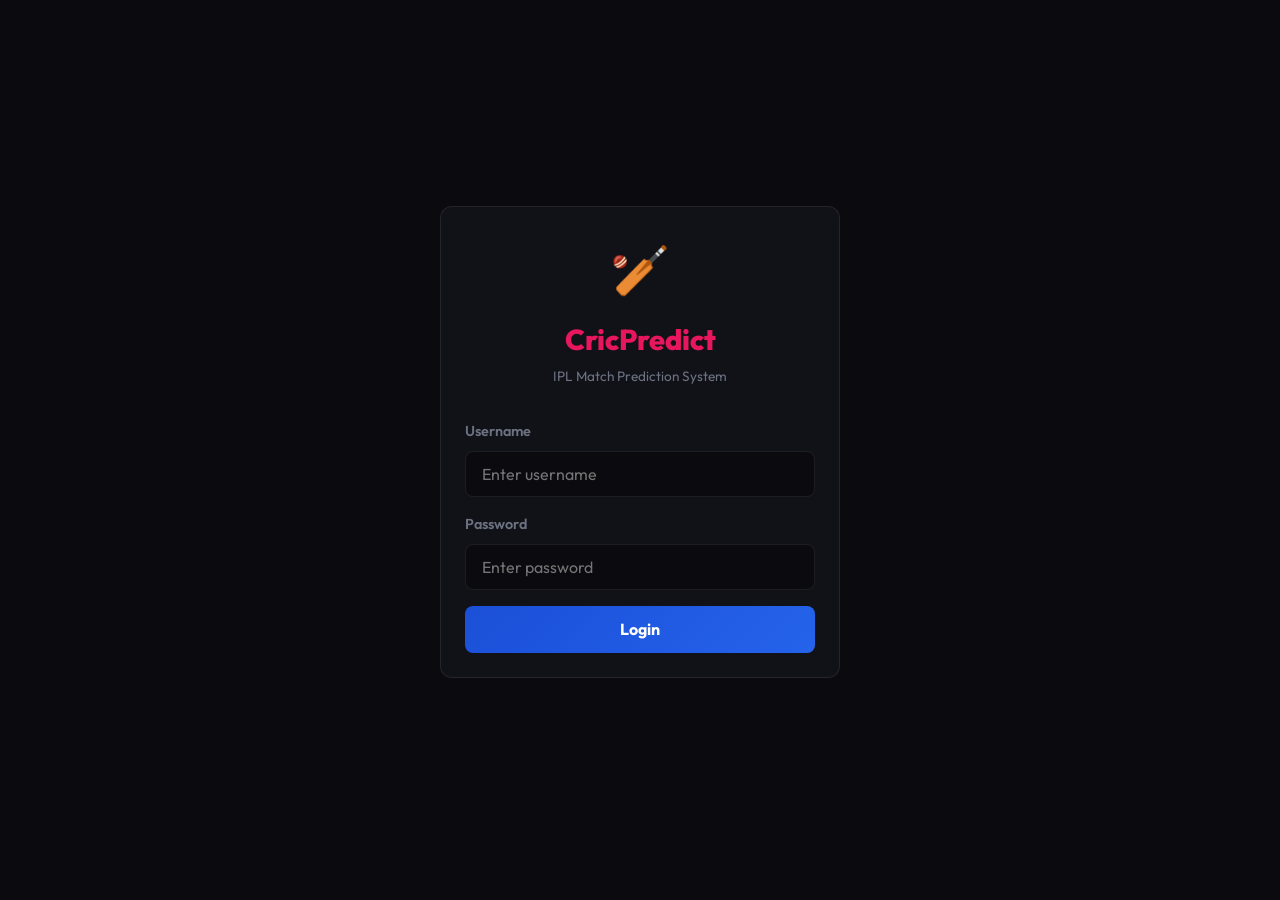
==== static/index.html @ c2983e28 "initial commit" ====
<!DOCTYPE html>
<html lang="en">
<head>
    <meta charset="UTF-8">
    <meta name="viewport" content="width=device-width, initial-scale=1.0, maximum-scale=5.0">
    <meta name="theme-color" content="#0A0A0F">
    <title>Login - CricPredict</title>
    <link rel="stylesheet" href="/static/css/style.css">
    <style>
        .login-wrapper {
            display: flex;
            align-items: center;
            justify-content: center;
            min-height: 100vh;
            padding: 1rem;
        }
        .login-card {
            width: 100%;
            max-width: 400px;
        }
        .login-logo {
            text-align: center;
            margin-bottom: 2rem;
        }
        .login-logo .icon {
            font-size: 3rem;
            margin-bottom: 0.5rem;
        }
        .login-logo .title {
            font-weight: 800;
            font-size: 1.8rem;
            color: var(--pbks);
        }
        .login-logo .sub {
            color: var(--text-muted);
            font-size: 0.85rem;
            margin-top: 0.25rem;
        }
    </style>
</head>
<body>
    <div class="login-wrapper">
        <div class="card login-card">
            <div class="login-logo">
                <div class="icon">🏏</div>
                <div class="title">CricPredict</div>
                <div class="sub">IPL Match Prediction System</div>
            </div>
            
            <form id="login-form">
                <div class="form-group">
                    <label>Username</label>
                    <input type="text" id="username" class="form-control" placeholder="Enter username" required autocomplete="username">
                </div>
                <div class="form-group">
                    <label>Password</label>
                    <input type="password" id="password" class="form-control" placeholder="Enter password" required autocomplete="current-password">
                </div>
                <div id="error-msg" class="text-danger hidden" style="margin-bottom: 0.75rem; text-align: center; font-size: 0.9rem;"></div>
                <button type="submit" class="btn-primary">Login</button>
            </form>
        </div>
    </div>

    <script src="/static/js/auth.js"></script>
    <script>
        if (getCurrentUser()) {
            window.location.href = '/static/dashboard.html';
        }

        document.getElementById('login-form').addEventListener('submit', async (e) => {
            e.preventDefault();
            const u = document.getElementById('username').value;
            const p = document.getElementById('password').value;
            const err = document.getElementById('error-msg');
            
            err.classList.add('hidden');
            
            const formData = new URLSearchParams();
            formData.append('username', u);
            formData.append('password', p);
            
            try {
                const res = await fetch('/api/login', {
                    method: 'POST',
                    headers: { 'Content-Type': 'application/x-www-form-urlencoded' },
                    body: formData
                });
                
                if (res.ok) {
                    const data = await res.json();
                    setToken(data.access_token);
                    const user = getCurrentUser();
                    if(user.role === 'admin') window.location.href = '/static/upload.html';
                    else window.location.href = '/static/dashboard.html';
                } else {
                    const data = await res.json();
                    err.innerText = data.detail || 'Login failed';
                    err.classList.remove('hidden');
                }
            } catch (error) {
                err.innerText = 'Network error — check your connection';
                err.classList.remove('hidden');
            }
        });
    </script>
</body>
</html>
---- static/css/style.css ----
/* ===== MOBILE-FIRST RESPONSIVE CSS ===== */
@import url('https://fonts.googleapis.com/css2?family=Outfit:wght@400;600;700;800&display=swap');

/* ===== DESIGN TOKENS ===== */
:root {
  --bg-base: #0A0A0F;
  --bg-card: #111118;
  --bg-glass: rgba(255, 255, 255, 0.04);
  --border: rgba(255, 255, 255, 0.08);
  --border-hover: rgba(255, 255, 255, 0.15);
  --text-primary: #F0F0F5;
  --text-muted: #6B7280;
  --pbks: #E8175D;
  --gt: #1B4FD8;
  --success: #10B981;
  --danger: #EF4444;
  --warning: #F59E0B;
  --radius: 12px;
  --radius-sm: 8px;
  --transition: all 0.25s cubic-bezier(0.4, 0, 0.2, 1);
}

/* ===== RESET ===== */
*, *::before, *::after {
  box-sizing: border-box;
  margin: 0;
  padding: 0;
}

html {
  font-size: 16px;
  -webkit-text-size-adjust: 100%;
  -webkit-tap-highlight-color: transparent;
  scroll-behavior: smooth;
}

body {
  font-family: 'Outfit', sans-serif;
  background-color: var(--bg-base);
  color: var(--text-primary);
  line-height: 1.6;
  min-height: 100vh;
  overflow-x: hidden;
  -webkit-font-smoothing: antialiased;
}

/* ===== NAVBAR — MOBILE FIRST ===== */
.navbar {
  display: flex;
  flex-wrap: wrap;
  justify-content: space-between;
  align-items: center;
  padding: 0.75rem 1rem;
  background: var(--bg-card);
  border-bottom: 1px solid var(--border);
  position: sticky;
  top: 0;
  z-index: 100;
  backdrop-filter: blur(12px);
  gap: 0.5rem;
}

.navbar .brand {
  font-weight: 800;
  font-size: 1.25rem;
  color: var(--pbks);
  letter-spacing: -0.5px;
}

.nav-links {
  display: flex;
  gap: 0.75rem;
  order: 3;
  width: 100%;
  justify-content: center;
  border-top: 1px solid var(--border);
  padding-top: 0.5rem;
  margin-top: 0.25rem;
}

.nav-links a {
  text-decoration: none;
  color: var(--text-muted);
  font-weight: 600;
  font-size: 0.85rem;
  transition: var(--transition);
  padding: 0.25rem 0.5rem;
  border-radius: var(--radius-sm);
}

.nav-links a:hover, .nav-links a.active {
  color: var(--text-primary);
  background: var(--bg-glass);
}

.user-controls {
  display: flex;
  gap: 0.5rem;
  align-items: center;
}

.btn-logout {
  background: transparent;
  border: 1px solid var(--border);
  color: var(--text-primary);
  padding: 0.4rem 0.75rem;
  border-radius: var(--radius-sm);
  cursor: pointer;
  font-family: 'Outfit', sans-serif;
  font-size: 0.8rem;
  font-weight: 600;
  transition: var(--transition);
  white-space: nowrap;
}

.btn-logout:hover {
  background: var(--bg-glass);
  border-color: var(--border-hover);
}

/* ===== CARDS ===== */
.card {
  background: var(--bg-card);
  border: 1px solid var(--border);
  border-radius: var(--radius);
  padding: 1.25rem;
  margin-bottom: 1rem;
  transition: var(--transition);
}

.card:hover {
  border-color: var(--border-hover);
}

.glass-card {
  background: var(--bg-glass);
  backdrop-filter: blur(12px);
  border: 1px solid var(--border);
  border-radius: var(--radius);
  padding: 1.25rem;
  transition: var(--transition);
}

.glass-card:hover {
  border-color: var(--border-hover);
  transform: translateY(-2px);
}

/* ===== CONTAINERS — MOBILE FIRST ===== */
.container {
  width: 100%;
  padding: 1rem;
  margin: 0 auto;
}

/* ===== UTILITY CLASSES ===== */
.hidden { display: none !important; }
.text-pbks { color: var(--pbks); }
.text-gt { color: var(--gt); }
.text-success { color: var(--success); }
.text-danger { color: var(--danger); }
.text-warning { color: var(--warning); }
.text-muted { color: var(--text-muted); }
.font-sm { font-size: 0.8rem; }
.font-bold { font-weight: 700; }
.mt-1 { margin-top: 0.25rem; }
.mb-1 { margin-bottom: 0.5rem; }
.text-center { text-align: center; }

/* ===== FORMS ===== */
.form-group {
  margin-bottom: 1rem;
}

.form-group label {
  display: block;
  margin-bottom: 0.5rem;
  color: var(--text-muted);
  font-size: 0.9rem;
  font-weight: 600;
}

.form-control {
  width: 100%;
  padding: 0.75rem 1rem;
  background: var(--bg-base);
  border: 1px solid var(--border);
  color: var(--text-primary);
  border-radius: var(--radius-sm);
  font-family: 'Outfit', sans-serif;
  font-size: 1rem;
  transition: var(--transition);
  -webkit-appearance: none;
}

.form-control:focus {
  outline: none;
  border-color: var(--gt);
  box-shadow: 0 0 0 3px rgba(27, 79, 216, 0.15);
}

.btn-primary {
  width: 100%;
  padding: 0.85rem 1.5rem;
  background: linear-gradient(135deg, var(--gt), #2563EB);
  border: none;
  color: white;
  font-weight: 700;
  font-size: 1rem;
  border-radius: var(--radius-sm);
  cursor: pointer;
  transition: var(--transition);
  font-family: 'Outfit', sans-serif;
  -webkit-appearance: none;
}

.btn-primary:hover {
  opacity: 0.9;
  transform: translateY(-1px);
}

.btn-primary:active {
  transform: translateY(0);
}

/* ===== DASHBOARD HERO — MOBILE FIRST (STACKED) ===== */
.match-hero {
  display: flex;
  flex-direction: column;
  align-items: center;
  gap: 1rem;
  padding: 1.25rem;
  background: linear-gradient(135deg, rgba(232, 23, 93, 0.08) 0%, rgba(27, 79, 216, 0.08) 100%);
  text-align: center;
}

.match-hero .hero-team {
  width: 100%;
}

.match-hero .hero-center {
  order: -1;
  width: 100%;
}

/* ===== PREDICTION CARD ===== */
.pred-winner {
  font-size: 1.8rem;
  font-weight: 800;
  margin: 0.75rem 0;
  line-height: 1.2;
}

/* ===== PROBABILITY BAR ===== */
.prob-bar-container {
  width: 100%;
  height: 10px;
  background: var(--bg-base);
  border-radius: 5px;
  margin: 0.75rem 0;
  overflow: hidden;
  display: flex;
}

.prob-bar-a {
  background: linear-gradient(90deg, var(--pbks), #FF4081);
  transition: width 1.2s cubic-bezier(0.4, 0, 0.2, 1);
}

.prob-bar-b {
  background: linear-gradient(90deg, #2563EB, var(--gt));
  transition: width 1.2s cubic-bezier(0.4, 0, 0.2, 1);
}

/* ===== GRIDS — MOBILE FIRST (1 COL) ===== */
.grid-6 {
  display: grid;
  grid-template-columns: 1fr;
  gap: 0.75rem;
}

.grid-2 {
  display: grid;
  grid-template-columns: 1fr;
  gap: 1rem;
}

/* ===== SCORECARD ===== */
.sc-row {
  display: grid;
  grid-template-columns: 2fr 1fr 1fr 1fr;
  gap: 0.5rem;
  align-items: center;
  padding: 0.6rem 0;
  border-bottom: 1px solid var(--border);
  font-size: 0.8rem;
}

/* ===== BADGES ===== */
.badge {
  display: inline-block;
  font-size: 0.7rem;
  padding: 0.15rem 0.4rem;
  border-radius: 4px;
  background: var(--bg-card);
  border: 1px solid var(--border);
  white-space: nowrap;
  font-weight: 600;
}

.badge.bg-pbks { background: var(--pbks); color: white; border-color: var(--pbks); }
.badge.bg-gt { background: var(--gt); color: white; border-color: var(--gt); }
.badge.bg-amber { background: var(--warning); color: black; border-color: var(--warning); }

/* ===== PLAYER ROW ===== */
.player-row {
  display: flex;
  justify-content: space-between;
  align-items: center;
  padding: 0.5rem 0;
  border-bottom: 1px solid var(--border);
  gap: 0.5rem;
  font-size: 0.9rem;
}

.player-row:last-child {
  border-bottom: none;
}

/* ===== REASON CARDS ===== */
.reason-card {
  margin-bottom: 0.75rem;
  border-left: 4px solid var(--gt);
  padding: 0.75rem 0.75rem 0.75rem 1rem;
  background: var(--bg-glass);
  border-radius: 0 var(--radius-sm) var(--radius-sm) 0;
}

/* ===== TABLE — MOBILE FIRST ===== */
table {
  width: 100%;
  border-collapse: collapse;
}

th, td {
  padding: 0.6rem 0.5rem;
  text-align: left;
  border-bottom: 1px solid var(--border);
  font-size: 0.8rem;
  white-space: nowrap;
}

th {
  color: var(--text-muted);
  font-weight: 600;
  font-size: 0.7rem;
  text-transform: uppercase;
  letter-spacing: 0.5px;
}

/* ===== HISTORY ACCURACY HERO — MOBILE STACKED ===== */
.accuracy-hero {
  display: flex;
  flex-direction: column;
  gap: 1.5rem;
  align-items: center;
  text-align: center;
}

/* ===== RESULT MODAL ===== */
.result-modal {
  position: fixed;
  top: 0; left: 0; width: 100%; height: 100%;
  background: rgba(0,0,0,0.85);
  display: flex;
  align-items: center;
  justify-content: center;
  z-index: 1000;
  padding: 1rem;
}

.result-modal .card {
  width: 100%;
  max-width: 400px;
}

/* ===== ADMIN GRID — MOBILE STACKED ===== */
.admin-grid {
  display: grid;
  grid-template-columns: 1fr;
  gap: 1rem;
}

/* ===== SCROLLABLE TABLE WRAPPER ===== */
.table-scroll {
  overflow-x: auto;
  -webkit-overflow-scrolling: touch;
  margin: 0 -1.25rem;
  padding: 0 1.25rem;
}

/* ===== LOADING SPINNER ===== */
@keyframes pulse {
  0%, 100% { opacity: 0.4; }
  50% { opacity: 1; }
}

.loading-text {
  animation: pulse 1.5s ease-in-out infinite;
}

/* ===== TOSS BANNER ===== */
.toss-banner {
  border-color: var(--warning) !important;
  text-align: center;
  font-weight: 600;
  font-size: 0.85rem;
  padding: 0.75rem;
}

/* =============================================
   TABLET BREAKPOINT — 640px+
   ============================================= */
@media (min-width: 640px) {
  .container {
    padding: 1.5rem;
  }

  .navbar {
    padding: 0.75rem 1.5rem;
  }

  .nav-links {
    gap: 1rem;
  }

  .nav-links a {
    font-size: 0.9rem;
  }

  .grid-6 {
    grid-template-columns: repeat(2, 1fr);
  }

  .grid-2 {
    grid-template-columns: 1fr 1fr;
    gap: 1.5rem;
  }

  .pred-winner {
    font-size: 2.2rem;
  }

  .card {
    padding: 1.5rem;
  }

  .sc-row {
    font-size: 0.9rem;
    gap: 0.75rem;
  }

  th, td {
    padding: 0.75rem 0.6rem;
    font-size: 0.85rem;
  }

  .accuracy-hero {
    flex-direction: row;
    justify-content: space-between;
    text-align: left;
  }

  .admin-grid {
    grid-template-columns: 2fr 1fr;
  }

  .match-hero {
    flex-direction: row;
    justify-content: space-between;
    text-align: left;
    padding: 1.5rem;
  }

  .match-hero .hero-center {
    order: 0;
    text-align: center;
  }

  .match-hero .hero-team:last-child {
    text-align: right;
  }
}

/* =============================================
   DESKTOP BREAKPOINT — 1024px+
   ============================================= */
@media (min-width: 1024px) {
  .container {
    max-width: 1200px;
    padding: 2rem;
  }

  .navbar {
    flex-wrap: nowrap;
    padding: 0.75rem 2rem;
  }

  .nav-links {
    order: 0;
    width: auto;
    border-top: none;
    padding-top: 0;
    margin-top: 0;
    gap: 1.5rem;
  }

  .nav-links a {
    font-size: 0.95rem;
  }

  .navbar .brand {
    font-size: 1.5rem;
  }

  .grid-6 {
    grid-template-columns: repeat(3, 1fr);
    gap: 1rem;
  }

  .pred-winner {
    font-size: 2.8rem;
  }

  .sc-row {
    grid-template-columns: 3fr 1fr 1fr 1fr;
    font-size: 1rem;
    gap: 1rem;
  }

  th, td {
    padding: 1rem;
    font-size: 0.9rem;
  }

  .match-hero {
    padding: 2rem;
  }

  .match-hero h2 {
    font-size: 2.5rem !important;
  }
}

/* =============================================
   LARGE DESKTOP — 1440px+
   ============================================= */
@media (min-width: 1440px) {
  .container {
    max-width: 1400px;
  }

  .grid-6 {
    grid-template-columns: repeat(3, 1fr);
  }
}
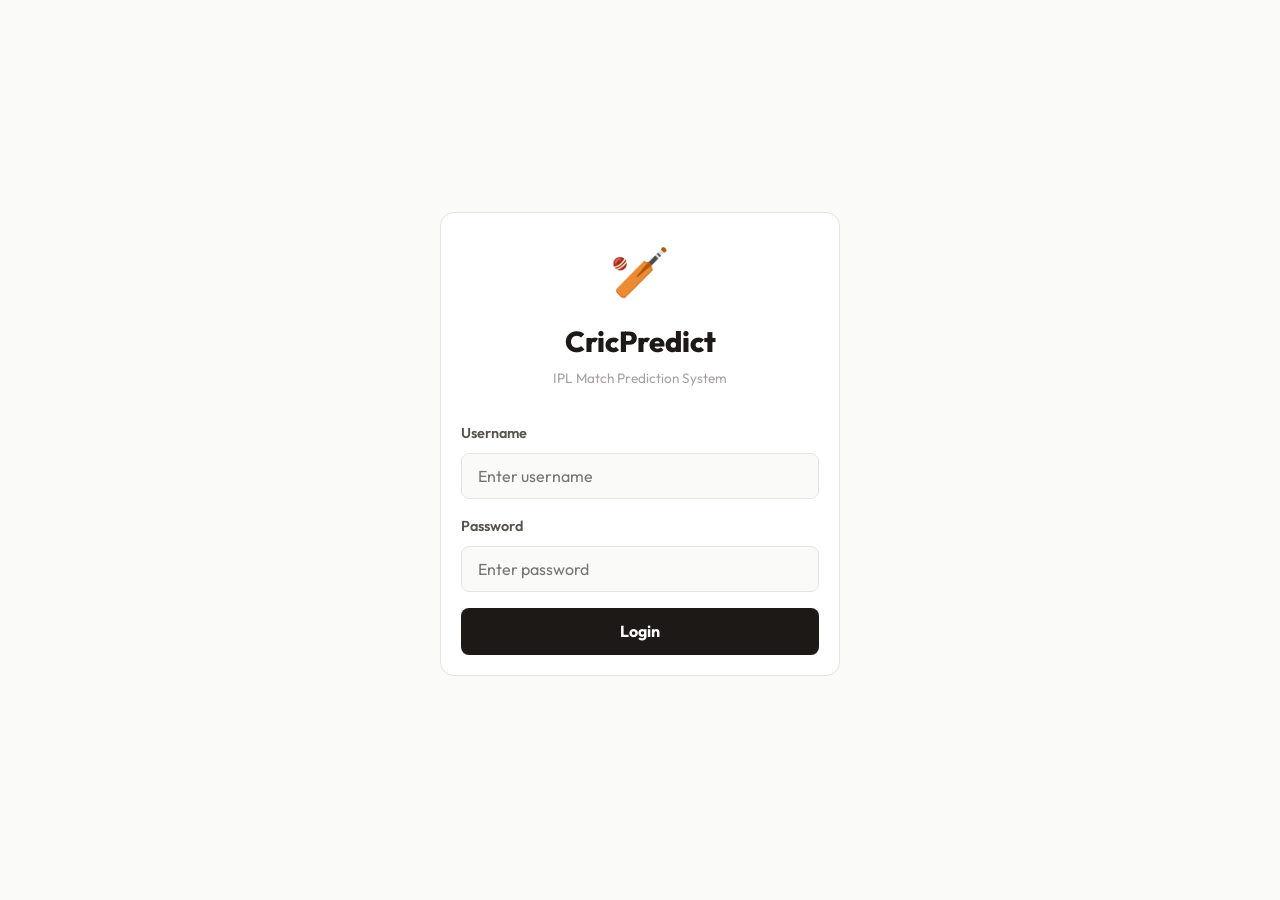
==== commit 9b4a0c34: "feat: complete UI redesign with premium light theme, mobile-first responsive dashboard, and upsert l" ====
--- a/static/index.html
+++ b/static/index.html
@@ -3,40 +3,10 @@
 <head>
     <meta charset="UTF-8">
     <meta name="viewport" content="width=device-width, initial-scale=1.0, maximum-scale=5.0">
-    <meta name="theme-color" content="#0A0A0F">
+    <meta name="theme-color" content="#FAFAF9">
+    <meta name="description" content="CricPredict — IPL Match Prediction System with 60-parameter analysis">
     <title>Login - CricPredict</title>
     <link rel="stylesheet" href="/static/css/style.css">
-    <style>
-        .login-wrapper {
-            display: flex;
-            align-items: center;
-            justify-content: center;
-            min-height: 100vh;
-            padding: 1rem;
-        }
-        .login-card {
-            width: 100%;
-            max-width: 400px;
-        }
-        .login-logo {
-            text-align: center;
-            margin-bottom: 2rem;
-        }
-        .login-logo .icon {
-            font-size: 3rem;
-            margin-bottom: 0.5rem;
-        }
-        .login-logo .title {
-            font-weight: 800;
-            font-size: 1.8rem;
-            color: var(--pbks);
-        }
-        .login-logo .sub {
-            color: var(--text-muted);
-            font-size: 0.85rem;
-            margin-top: 0.25rem;
-        }
-    </style>
 </head>
 <body>
     <div class="login-wrapper">
--- a/static/css/style.css
+++ b/static/css/style.css
@@ -1,22 +1,49 @@
-/* ===== MOBILE-FIRST RESPONSIVE CSS ===== */
-@import url('https://fonts.googleapis.com/css2?family=Outfit:wght@400;600;700;800&display=swap');
+/* ===== CRICPREDICT — PREMIUM LIGHT THEME ===== */
+/* Mobile-first responsive design */
+@import url('https://fonts.googleapis.com/css2?family=Outfit:wght@400;500;600;700;800&display=swap');
 
 /* ===== DESIGN TOKENS ===== */
 :root {
-  --bg-base: #0A0A0F;
-  --bg-card: #111118;
-  --bg-glass: rgba(255, 255, 255, 0.04);
-  --border: rgba(255, 255, 255, 0.08);
-  --border-hover: rgba(255, 255, 255, 0.15);
-  --text-primary: #F0F0F5;
-  --text-muted: #6B7280;
-  --pbks: #E8175D;
-  --gt: #1B4FD8;
-  --success: #10B981;
-  --danger: #EF4444;
-  --warning: #F59E0B;
+  /* Backgrounds */
+  --bg-base: #FAFAF9;
+  --bg-card: #FFFFFF;
+  --bg-secondary: #F5F5F4;
+  --bg-glass: rgba(0, 0, 0, 0.02);
+
+  /* Borders */
+  --border: #E7E5E4;
+  --border-hover: #D6D3D1;
+
+  /* Text */
+  --text-primary: #1C1917;
+  --text-secondary: #57534E;
+  --text-muted: #A8A29E;
+  --text-label: #78716C;
+
+  /* Status */
+  --success: #16A34A;
+  --success-bg: #F0FDF4;
+  --success-text: #166534;
+  --danger: #DC2626;
+  --danger-bg: #FEF2F2;
+  --danger-text: #991B1B;
+  --warning: #D97706;
+  --warning-bg: #FFFBEB;
+  --warning-text: #92400E;
+  --info: #2563EB;
+  --info-bg: #EFF6FF;
+  --info-text: #1E40AF;
+
+  /* Team colors — defaults, overridden dynamically */
+  --team-a-color: #E8175D;
+  --team-b-color: #1B4FD8;
+
+  /* Radii */
   --radius: 12px;
   --radius-sm: 8px;
+  --radius-lg: 14px;
+
+  /* Transitions */
   --transition: all 0.25s cubic-bezier(0.4, 0, 0.2, 1);
 }
 
@@ -35,7 +62,7 @@
 }
 
 body {
-  font-family: 'Outfit', sans-serif;
+  font-family: 'Outfit', -apple-system, BlinkMacSystemFont, sans-serif;
   background-color: var(--bg-base);
   color: var(--text-primary);
   line-height: 1.6;
@@ -44,7 +71,7 @@
   -webkit-font-smoothing: antialiased;
 }
 
-/* ===== NAVBAR — MOBILE FIRST ===== */
+/* ===== NAVBAR ===== */
 .navbar {
   display: flex;
   flex-wrap: wrap;
@@ -56,41 +83,42 @@
   position: sticky;
   top: 0;
   z-index: 100;
-  backdrop-filter: blur(12px);
   gap: 0.5rem;
 }
 
 .navbar .brand {
   font-weight: 800;
-  font-size: 1.25rem;
-  color: var(--pbks);
+  font-size: 1.2rem;
+  color: var(--text-primary);
   letter-spacing: -0.5px;
 }
 
 .nav-links {
   display: flex;
-  gap: 0.75rem;
+  gap: 0.5rem;
   order: 3;
   width: 100%;
   justify-content: center;
   border-top: 1px solid var(--border);
   padding-top: 0.5rem;
   margin-top: 0.25rem;
+  flex-wrap: wrap;
 }
 
 .nav-links a {
   text-decoration: none;
   color: var(--text-muted);
   font-weight: 600;
-  font-size: 0.85rem;
+  font-size: 0.82rem;
   transition: var(--transition);
   padding: 0.25rem 0.5rem;
   border-radius: var(--radius-sm);
 }
 
-.nav-links a:hover, .nav-links a.active {
+.nav-links a:hover,
+.nav-links a.active {
   color: var(--text-primary);
-  background: var(--bg-glass);
+  background: var(--bg-secondary);
 }
 
 .user-controls {
@@ -103,66 +131,82 @@
   background: transparent;
   border: 1px solid var(--border);
   color: var(--text-primary);
-  padding: 0.4rem 0.75rem;
+  padding: 0.35rem 0.7rem;
   border-radius: var(--radius-sm);
   cursor: pointer;
   font-family: 'Outfit', sans-serif;
-  font-size: 0.8rem;
+  font-size: 0.78rem;
   font-weight: 600;
   transition: var(--transition);
   white-space: nowrap;
 }
 
 .btn-logout:hover {
-  background: var(--bg-glass);
+  background: var(--bg-secondary);
   border-color: var(--border-hover);
 }
 
-/* ===== CARDS ===== */
-.card {
-  background: var(--bg-card);
-  border: 1px solid var(--border);
-  border-radius: var(--radius);
-  padding: 1.25rem;
-  margin-bottom: 1rem;
-  transition: var(--transition);
-}
-
-.card:hover {
-  border-color: var(--border-hover);
-}
-
-.glass-card {
-  background: var(--bg-glass);
-  backdrop-filter: blur(12px);
-  border: 1px solid var(--border);
-  border-radius: var(--radius);
-  padding: 1.25rem;
-  transition: var(--transition);
-}
-
-.glass-card:hover {
-  border-color: var(--border-hover);
-  transform: translateY(-2px);
-}
-
-/* ===== CONTAINERS — MOBILE FIRST ===== */
+/* ===== CONTAINERS ===== */
 .container {
   width: 100%;
   padding: 1rem;
   margin: 0 auto;
 }
 
+/* ===== CARDS ===== */
+.card {
+  background: var(--bg-card);
+  border: 0.5px solid var(--border);
+  border-radius: var(--radius-lg);
+  padding: 0.85rem 1rem;
+  margin-bottom: 0.75rem;
+  transition: var(--transition);
+}
+
+.card:hover {
+  border-color: var(--border-hover);
+}
+
+.glass-card {
+  background: var(--bg-secondary);
+  border-radius: var(--radius-sm);
+  padding: 0.75rem 1rem;
+  transition: var(--transition);
+}
+
+.glass-card:hover {
+  background: #EFEDEC;
+}
+
+/* ===== SECTION LABELS ===== */
+.section-label {
+  font-size: 11px;
+  font-weight: 500;
+  letter-spacing: 0.07em;
+  color: var(--text-muted);
+  text-transform: uppercase;
+  margin-bottom: 10px;
+  margin-top: 1.25rem;
+}
+
+.section-label:first-child {
+  margin-top: 0;
+}
+
 /* ===== UTILITY CLASSES ===== */
 .hidden { display: none !important; }
-.text-pbks { color: var(--pbks); }
-.text-gt { color: var(--gt); }
+.text-team-a { color: var(--team-a-color); }
+.text-team-b { color: var(--team-b-color); }
 .text-success { color: var(--success); }
 .text-danger { color: var(--danger); }
 .text-warning { color: var(--warning); }
+.text-info { color: var(--info); }
 .text-muted { color: var(--text-muted); }
+.text-secondary { color: var(--text-secondary); }
 .font-sm { font-size: 0.8rem; }
+.font-xs { font-size: 0.7rem; }
 .font-bold { font-weight: 700; }
+.font-medium { font-weight: 500; }
 .mt-1 { margin-top: 0.25rem; }
 .mb-1 { margin-bottom: 0.5rem; }
 .text-center { text-align: center; }
@@ -175,7 +219,7 @@
 .form-group label {
   display: block;
   margin-bottom: 0.5rem;
-  color: var(--text-muted);
+  color: var(--text-secondary);
   font-size: 0.9rem;
   font-weight: 600;
 }
@@ -195,14 +239,14 @@
 
 .form-control:focus {
   outline: none;
-  border-color: var(--gt);
-  box-shadow: 0 0 0 3px rgba(27, 79, 216, 0.15);
+  border-color: var(--info);
+  box-shadow: 0 0 0 3px rgba(37, 99, 235, 0.1);
 }
 
 .btn-primary {
   width: 100%;
   padding: 0.85rem 1.5rem;
-  background: linear-gradient(135deg, var(--gt), #2563EB);
+  background: var(--text-primary);
   border: none;
   color: white;
   font-weight: 700;
@@ -215,7 +259,7 @@
 }
 
 .btn-primary:hover {
-  opacity: 0.9;
+  opacity: 0.85;
   transform: translateY(-1px);
 }
 
@@ -223,56 +267,462 @@
   transform: translateY(0);
 }
 
-/* ===== DASHBOARD HERO — MOBILE FIRST (STACKED) ===== */
-.match-hero {
+/* ===== CORRECTION BANNER ===== */
+.correction-banner {
+  background: var(--info-bg);
+  border: 0.5px solid #93C5FD;
+  border-radius: var(--radius-sm);
+  padding: 0.75rem 1rem;
+  margin-bottom: 0.75rem;
+  font-size: 12px;
+  color: var(--info-text);
+  line-height: 1.6;
+}
+
+/* ===== RESULT BANNER ===== */
+.result-banner {
+  background: #FFF7E6;
+  border: 0.5px solid #F5C26B;
+  border-radius: var(--radius-lg);
+  padding: 1rem;
   display: flex;
   flex-direction: column;
   align-items: center;
-  gap: 1rem;
-  padding: 1.25rem;
-  background: linear-gradient(135deg, rgba(232, 23, 93, 0.08) 0%, rgba(27, 79, 216, 0.08) 100%);
+  gap: 3px;
+  margin-bottom: 0.75rem;
   text-align: center;
 }
 
-.match-hero .hero-team {
+.result-banner .result-tier {
+  font-size: 10px;
+  color: #B45309;
+  font-weight: 500;
+  letter-spacing: 0.04em;
+  text-transform: uppercase;
+  line-height: 1.4;
+}
+
+.result-banner .result-winner {
+  font-size: 20px;
+  font-weight: 600;
+  color: #92400E;
+}
+
+.result-banner .result-sub {
+  font-size: 11.5px;
+  color: #B45309;
+  line-height: 1.4;
+}
+
+/* ===== WIN PROBABILITY GAUGE ===== */
+.gauge-wrap {
+  display: flex;
+  flex-direction: column;
+  align-items: center;
+  padding: 1rem 0 0.5rem;
+}
+
+.team-row {
+  display: flex;
+  justify-content: space-between;
+  align-items: flex-end;
   width: 100%;
-}
-
-.match-hero .hero-center {
-  order: -1;
-  width: 100%;
-}
-
-/* ===== PREDICTION CARD ===== */
-.pred-winner {
-  font-size: 1.8rem;
-  font-weight: 800;
-  margin: 0.75rem 0;
-  line-height: 1.2;
-}
-
-/* ===== PROBABILITY BAR ===== */
-.prob-bar-container {
+  margin-bottom: 8px;
+}
+
+.team-pct {
+  font-size: 24px;
+  font-weight: 600;
+}
+
+.team-name-lbl {
+  font-size: 12px;
+  font-weight: 500;
+}
+
+.bar-track {
   width: 100%;
   height: 10px;
-  background: var(--bg-base);
+  background: var(--bg-secondary);
   border-radius: 5px;
-  margin: 0.75rem 0;
   overflow: hidden;
-  display: flex;
-}
-
-.prob-bar-a {
-  background: linear-gradient(90deg, var(--pbks), #FF4081);
+  position: relative;
+}
+
+.bar-fill-a {
+  position: absolute;
+  left: 0;
+  top: 0;
+  height: 100%;
+  background: var(--team-a-color);
+  border-radius: 5px;
   transition: width 1.2s cubic-bezier(0.4, 0, 0.2, 1);
 }
 
-.prob-bar-b {
-  background: linear-gradient(90deg, #2563EB, var(--gt));
+.bar-fill-b {
+  position: absolute;
+  right: 0;
+  top: 0;
+  height: 100%;
+  background: var(--team-b-color);
+  border-radius: 5px;
   transition: width 1.2s cubic-bezier(0.4, 0, 0.2, 1);
 }
 
-/* ===== GRIDS — MOBILE FIRST (1 COL) ===== */
+.conf-pill {
+  margin-top: 10px;
+  font-size: 12px;
+  padding: 3px 14px;
+  border-radius: 20px;
+  background: var(--warning-bg);
+  color: var(--warning-text);
+  font-weight: 500;
+  text-align: center;
+}
+
+/* ===== METRIC GRID ===== */
+.metric-grid {
+  display: grid;
+  grid-template-columns: 1fr 1fr;
+  gap: 6px;
+  margin-bottom: 0.75rem;
+}
+
+.metric {
+  background: var(--bg-secondary);
+  border-radius: var(--radius-sm);
+  padding: 0.6rem 0.7rem;
+}
+
+.metric-label {
+  font-size: 10px;
+  color: var(--text-muted);
+  margin-bottom: 2px;
+}
+
+.metric-val {
+  font-size: 13px;
+  font-weight: 600;
+  color: var(--text-primary);
+  word-break: break-word;
+}
+
+.metric-sub {
+  font-size: 10px;
+  color: var(--text-secondary);
+  margin-top: 2px;
+  line-height: 1.35;
+}
+
+/* ===== TOSS SCENARIOS GRID ===== */
+.toss-grid {
+  display: grid;
+  grid-template-columns: 1fr;
+  gap: 8px;
+  margin-bottom: 0.75rem;
+}
+
+.toss-card {
+  border: 0.5px solid var(--border);
+  border-radius: var(--radius-sm);
+  padding: 0.75rem 1rem;
+  background: var(--bg-card);
+}
+
+.toss-title {
+  font-size: 11px;
+  font-weight: 600;
+  text-transform: uppercase;
+  letter-spacing: 0.06em;
+  margin-bottom: 4px;
+}
+
+.toss-winner {
+  font-size: 15px;
+  font-weight: 600;
+  margin-bottom: 4px;
+}
+
+.toss-detail {
+  font-size: 12px;
+  color: var(--text-secondary);
+  line-height: 1.5;
+}
+
+/* ===== DIMENSION SCORING TABLE ===== */
+.dim-table-scroll {
+  overflow-x: auto;
+  -webkit-overflow-scrolling: touch;
+  margin: 0 -1.15rem;
+  padding: 0 1.15rem;
+}
+
+.dim-table {
+  width: 100%;
+  min-width: 340px;
+  border-collapse: collapse;
+  font-size: 12px;
+}
+
+.dim-table th {
+  font-size: 10px;
+  color: var(--text-muted);
+  font-weight: 500;
+  padding: 0 4px 8px;
+  text-align: left;
+  white-space: nowrap;
+}
+
+.dim-table th:not(:first-child) {
+  text-align: right;
+}
+
+.dim-table td {
+  padding: 7px 4px;
+  border-top: 0.5px solid var(--border);
+  color: var(--text-primary);
+  white-space: nowrap;
+}
+
+.dim-table td:not(:first-child) {
+  text-align: right;
+}
+
+.dim-table td:first-child {
+  white-space: normal;
+  min-width: 120px;
+}
+
+.dim-note {
+  font-size: 9.5px;
+  color: var(--text-secondary);
+}
+
+.dim-total-row td {
+  font-weight: 600;
+  font-size: 14px;
+  padding-top: 10px;
+  border-top: 1.5px solid var(--border);
+}
+
+/* Mini progress bars — hidden on very small screens */
+.mini-bar-wrap {
+  width: 50px;
+  background: var(--bg-secondary);
+  border-radius: 3px;
+  height: 5px;
+  overflow: hidden;
+  display: none;
+  vertical-align: middle;
+  margin-left: 4px;
+}
+
+@media (min-width: 480px) {
+  .mini-bar-wrap {
+    display: inline-block;
+  }
+}
+
+.mini-bar-fill {
+  height: 100%;
+  border-radius: 3px;
+  display: block;
+}
+
+/* ===== FACTOR ROWS (Reasons / Path to Victory) ===== */
+.factors {
+  display: flex;
+  flex-direction: column;
+  gap: 8px;
+}
+
+.factor-row {
+  display: flex;
+  gap: 10px;
+  align-items: flex-start;
+}
+
+.factor-icon {
+  width: 22px;
+  height: 22px;
+  border-radius: 50%;
+  display: flex;
+  align-items: center;
+  justify-content: center;
+  font-size: 11px;
+  font-weight: 600;
+  flex-shrink: 0;
+  margin-top: 2px;
+}
+
+.icon-pos {
+  background: var(--success-bg);
+  color: var(--success-text);
+}
+
+.icon-neg {
+  background: var(--danger-bg);
+  color: var(--danger-text);
+}
+
+.icon-warn {
+  background: var(--warning-bg);
+  color: var(--warning-text);
+}
+
+.factor-text {
+  font-size: 13px;
+  color: var(--text-primary);
+  line-height: 1.55;
+}
+
+.factor-text b,
+.factor-text strong {
+  font-weight: 600;
+}
+
+/* ===== KEY MATCHUPS ===== */
+.matchup-row {
+  display: flex;
+  justify-content: space-between;
+  align-items: center;
+  padding: 7px 0;
+  border-top: 0.5px solid var(--border);
+  font-size: 13px;
+  gap: 8px;
+}
+
+.matchup-row:first-child {
+  border-top: none;
+}
+
+.matchup-title {
+  font-size: 13px;
+  font-weight: 500;
+}
+
+.matchup-detail {
+  font-size: 12px;
+  color: var(--text-secondary);
+}
+
+.edge-badge {
+  font-size: 11px;
+  padding: 2px 8px;
+  border-radius: 4px;
+  font-weight: 500;
+  flex-shrink: 0;
+  white-space: nowrap;
+}
+
+/* ===== WINNER BADGES ===== */
+.winner-badge {
+  font-size: 10.5px;
+  padding: 2px 6px;
+  border-radius: 4px;
+  font-weight: 500;
+  white-space: normal;
+  display: inline-block;
+  line-height: 1.2;
+}
+
+.badge-team-a {
+  background: color-mix(in srgb, var(--team-a-color) 12%, white);
+  color: var(--team-a-color);
+}
+
+.badge-team-b {
+  background: color-mix(in srgb, var(--team-b-color) 12%, white);
+  color: var(--team-b-color);
+}
+
+.badge-tie {
+  background: var(--bg-secondary);
+  color: var(--text-secondary);
+}
+
+/* ===== RISK REGISTER ===== */
+.risk-row {
+  display: flex;
+  gap: 10px;
+  align-items: flex-start;
+  padding: 7px 0;
+  border-top: 0.5px solid var(--border);
+}
+
+.risk-row:first-child {
+  border-top: none;
+}
+
+.risk-label {
+  font-size: 11px;
+  padding: 2px 8px;
+  border-radius: 4px;
+  font-weight: 500;
+  flex-shrink: 0;
+  margin-top: 2px;
+  text-transform: capitalize;
+}
+
+.risk-high {
+  background: var(--danger-bg);
+  color: var(--danger-text);
+}
+
+.risk-med {
+  background: var(--warning-bg);
+  color: var(--warning-text);
+}
+
+.risk-low {
+  background: var(--success-bg);
+  color: var(--success-text);
+}
+
+.risk-text {
+  font-size: 13px;
+  color: var(--text-secondary);
+  line-height: 1.5;
+}
+
+.risk-text strong {
+  color: var(--text-primary);
+  font-weight: 600;
+}
+
+/* ===== GENERAL BADGES ===== */
+.badge {
+  display: inline-block;
+  font-size: 0.7rem;
+  padding: 0.15rem 0.4rem;
+  border-radius: 4px;
+  background: var(--bg-secondary);
+  border: 1px solid var(--border);
+  white-space: nowrap;
+  font-weight: 600;
+}
+
+.badge.bg-team-a { background: var(--team-a-color); color: white; border-color: var(--team-a-color); }
+.badge.bg-team-b { background: var(--team-b-color); color: white; border-color: var(--team-b-color); }
+.badge.bg-amber { background: var(--warning); color: white; border-color: var(--warning); }
+.badge.bg-success { background: var(--success); color: white; border-color: var(--success); }
+
+/* ===== PLAYER ROW ===== */
+.player-row {
+  display: flex;
+  justify-content: space-between;
+  align-items: center;
+  padding: 0.45rem 0;
+  border-bottom: 0.5px solid var(--border);
+  gap: 0.5rem;
+  font-size: 0.88rem;
+}
+
+.player-row:last-child {
+  border-bottom: none;
+}
+
+/* ===== GRIDS ===== */
 .grid-6 {
   display: grid;
   grid-template-columns: 1fr;
@@ -282,70 +732,39 @@
 .grid-2 {
   display: grid;
   grid-template-columns: 1fr;
-  gap: 1rem;
-}
-
-/* ===== SCORECARD ===== */
+  gap: 0.75rem;
+}
+
+/* ===== SCORECARD ROWS (legacy) ===== */
 .sc-row {
   display: grid;
   grid-template-columns: 2fr 1fr 1fr 1fr;
   gap: 0.5rem;
   align-items: center;
   padding: 0.6rem 0;
-  border-bottom: 1px solid var(--border);
+  border-bottom: 0.5px solid var(--border);
   font-size: 0.8rem;
 }
 
-/* ===== BADGES ===== */
-.badge {
-  display: inline-block;
-  font-size: 0.7rem;
-  padding: 0.15rem 0.4rem;
-  border-radius: 4px;
-  background: var(--bg-card);
-  border: 1px solid var(--border);
-  white-space: nowrap;
-  font-weight: 600;
-}
-
-.badge.bg-pbks { background: var(--pbks); color: white; border-color: var(--pbks); }
-.badge.bg-gt { background: var(--gt); color: white; border-color: var(--gt); }
-.badge.bg-amber { background: var(--warning); color: black; border-color: var(--warning); }
-
-/* ===== PLAYER ROW ===== */
-.player-row {
-  display: flex;
-  justify-content: space-between;
-  align-items: center;
-  padding: 0.5rem 0;
-  border-bottom: 1px solid var(--border);
-  gap: 0.5rem;
-  font-size: 0.9rem;
-}
-
-.player-row:last-child {
-  border-bottom: none;
-}
-
-/* ===== REASON CARDS ===== */
+/* ===== REASON CARDS (legacy) ===== */
 .reason-card {
   margin-bottom: 0.75rem;
-  border-left: 4px solid var(--gt);
+  border-left: 3px solid var(--info);
   padding: 0.75rem 0.75rem 0.75rem 1rem;
-  background: var(--bg-glass);
+  background: var(--bg-secondary);
   border-radius: 0 var(--radius-sm) var(--radius-sm) 0;
 }
 
-/* ===== TABLE — MOBILE FIRST ===== */
+/* ===== TABLES ===== */
 table {
   width: 100%;
   border-collapse: collapse;
 }
 
 th, td {
-  padding: 0.6rem 0.5rem;
+  padding: 0.55rem 0.5rem;
   text-align: left;
-  border-bottom: 1px solid var(--border);
+  border-bottom: 0.5px solid var(--border);
   font-size: 0.8rem;
   white-space: nowrap;
 }
@@ -358,25 +777,27 @@
   letter-spacing: 0.5px;
 }
 
-/* ===== HISTORY ACCURACY HERO — MOBILE STACKED ===== */
+/* ===== ACCURACY HERO ===== */
 .accuracy-hero {
   display: flex;
   flex-direction: column;
   gap: 1.5rem;
   align-items: center;
   text-align: center;
+  background: linear-gradient(135deg, rgba(37, 99, 235, 0.06) 0%, rgba(220, 38, 38, 0.06) 100%);
 }
 
 /* ===== RESULT MODAL ===== */
 .result-modal {
   position: fixed;
   top: 0; left: 0; width: 100%; height: 100%;
-  background: rgba(0,0,0,0.85);
+  background: rgba(0, 0, 0, 0.5);
   display: flex;
   align-items: center;
   justify-content: center;
   z-index: 1000;
   padding: 1rem;
+  backdrop-filter: blur(4px);
 }
 
 .result-modal .card {
@@ -384,22 +805,22 @@
   max-width: 400px;
 }
 
-/* ===== ADMIN GRID — MOBILE STACKED ===== */
+/* ===== ADMIN GRID ===== */
 .admin-grid {
   display: grid;
   grid-template-columns: 1fr;
   gap: 1rem;
 }
 
-/* ===== SCROLLABLE TABLE WRAPPER ===== */
+/* ===== TABLE SCROLL ===== */
 .table-scroll {
   overflow-x: auto;
   -webkit-overflow-scrolling: touch;
-  margin: 0 -1.25rem;
-  padding: 0 1.25rem;
-}
-
-/* ===== LOADING SPINNER ===== */
+  margin: 0 -1.15rem;
+  padding: 0 1.15rem;
+}
+
+/* ===== LOADING ===== */
 @keyframes pulse {
   0%, 100% { opacity: 0.4; }
   50% { opacity: 1; }
@@ -412,18 +833,192 @@
 /* ===== TOSS BANNER ===== */
 .toss-banner {
   border-color: var(--warning) !important;
+  background: var(--warning-bg) !important;
   text-align: center;
   font-weight: 600;
-  font-size: 0.85rem;
-  padding: 0.75rem;
-}
-
-/* =============================================
-   TABLET BREAKPOINT — 640px+
-   ============================================= */
+  font-size: 0.82rem;
+  padding: 0.65rem;
+  color: var(--warning-text);
+}
+
+/* ===== COMING SOON ===== */
+.premium-coming-soon {
+  text-align: center;
+  padding: 3rem 1.5rem;
+  background: linear-gradient(135deg, rgba(37, 99, 235, 0.05) 0%, rgba(220, 38, 38, 0.05) 100%);
+  border: 1px solid var(--border);
+  border-radius: var(--radius-lg);
+  margin-top: 1.5rem;
+  animation: cs-fade-in 1.2s ease-out;
+}
+
+.cs-badge {
+  display: inline-block;
+  padding: 0.45rem 1.25rem;
+  background: linear-gradient(90deg, #DC2626, #2563EB);
+  font-size: 0.8rem;
+  font-weight: 800;
+  letter-spacing: 3px;
+  border-radius: 30px;
+  color: #fff;
+  margin-bottom: 1.5rem;
+}
+
+.cs-teams {
+  font-size: 1.5rem;
+  font-weight: 800;
+  letter-spacing: -0.5px;
+  margin-bottom: 0.5rem;
+  line-height: 1.3;
+}
+
+.cs-vs {
+  font-size: 1rem;
+  color: var(--text-muted);
+  margin: 0 0.75rem;
+  font-weight: 400;
+}
+
+.cs-scanner {
+  position: relative;
+  height: 3px;
+  background: var(--bg-secondary);
+  border-radius: 2px;
+  margin: 2rem auto;
+  max-width: 500px;
+  overflow: hidden;
+}
+
+.cs-scan-line {
+  position: absolute;
+  top: 0; left: 0; height: 100%; width: 30%;
+  background: linear-gradient(90deg, transparent, var(--success), transparent);
+  animation: cs-scan 2s cubic-bezier(0.4, 0, 0.2, 1) infinite;
+}
+
+.cs-message h3 {
+  font-size: 1.2rem;
+  color: var(--text-primary);
+  margin-bottom: 0.75rem;
+  font-weight: 600;
+}
+
+.cs-message p {
+  color: var(--text-secondary);
+  font-size: 0.95rem;
+  max-width: 500px;
+  margin: 0 auto;
+  line-height: 1.6;
+}
+
+@keyframes cs-scan {
+  0% { left: -30%; }
+  100% { left: 100%; }
+}
+
+@keyframes cs-fade-in {
+  from { opacity: 0; transform: translateY(15px); }
+  to { opacity: 1; transform: translateY(0); }
+}
+
+/* ===== PLAYING XI GRID ===== */
+.xi-grid {
+  display: grid;
+  grid-template-columns: 1fr;
+  gap: 0.75rem;
+}
+
+/* ===== MATCH HERO (legacy support) ===== */
+.match-hero {
+  display: flex;
+  flex-direction: column;
+  align-items: center;
+  gap: 1rem;
+  padding: 1.25rem;
+  background: linear-gradient(135deg, color-mix(in srgb, var(--team-a-color) 6%, white) 0%, color-mix(in srgb, var(--team-b-color) 6%, white) 100%);
+  text-align: center;
+}
+
+.match-hero .hero-team {
+  width: 100%;
+}
+
+.match-hero .hero-center {
+  order: -1;
+  width: 100%;
+}
+
+/* ===== CHAT STYLES ===== */
+.chat-container {
+  display: flex;
+  flex-direction: column;
+  height: calc(100vh - 120px);
+}
+
+.chat-messages {
+  flex: 1;
+  overflow-y: auto;
+  padding: 1rem 0;
+}
+
+.chat-input-area {
+  display: flex;
+  gap: 0.5rem;
+  padding: 0.75rem 0;
+  border-top: 1px solid var(--border);
+}
+
+.chat-input-area input {
+  flex: 1;
+}
+
+.chat-bubble {
+  margin-bottom: 0.75rem;
+  padding: 0.65rem 0.85rem;
+  border-radius: var(--radius-sm);
+  background: var(--bg-secondary);
+  max-width: 85%;
+  font-size: 0.88rem;
+}
+
+.chat-bubble.own {
+  background: color-mix(in srgb, var(--info) 10%, white);
+  margin-left: auto;
+}
+
+.chat-bubble .sender {
+  font-weight: 600;
+  font-size: 0.75rem;
+  color: var(--text-muted);
+  margin-bottom: 3px;
+}
+
+.chat-bubble .msg-time {
+  font-size: 0.65rem;
+  color: var(--text-muted);
+  margin-top: 3px;
+  text-align: right;
+}
+
+.chat-bubble img {
+  max-width: 100%;
+  border-radius: var(--radius-sm);
+  margin-top: 0.5rem;
+}
+
+/* ===== CONTEXT / VENUE CARDS ===== */
+.context-grid {
+  display: grid;
+  grid-template-columns: 1fr 1fr;
+  gap: 8px;
+}
+
+/* ============================================
+   TABLET — 640px+
+   ============================================ */
 @media (min-width: 640px) {
   .container {
-    padding: 1.5rem;
+    padding: 1.25rem;
   }
 
   .navbar {
@@ -431,11 +1026,19 @@
   }
 
   .nav-links {
-    gap: 1rem;
+    gap: 0.75rem;
   }
 
   .nav-links a {
-    font-size: 0.9rem;
+    font-size: 0.88rem;
+  }
+
+  .metric-grid {
+    grid-template-columns: repeat(4, 1fr);
+  }
+
+  .toss-grid {
+    grid-template-columns: 1fr 1fr;
   }
 
   .grid-6 {
@@ -444,24 +1047,29 @@
 
   .grid-2 {
     grid-template-columns: 1fr 1fr;
-    gap: 1.5rem;
-  }
-
-  .pred-winner {
-    font-size: 2.2rem;
+    gap: 1rem;
+  }
+
+  .xi-grid {
+    grid-template-columns: 1fr 1fr;
+    gap: 1rem;
+  }
+
+  .context-grid {
+    grid-template-columns: repeat(3, 1fr);
+  }
+
+  .sc-row {
+    font-size: 0.88rem;
+    gap: 0.75rem;
   }
 
   .card {
-    padding: 1.5rem;
-  }
-
-  .sc-row {
-    font-size: 0.9rem;
-    gap: 0.75rem;
+    padding: 1.25rem;
   }
 
   th, td {
-    padding: 0.75rem 0.6rem;
+    padding: 0.7rem 0.6rem;
     font-size: 0.85rem;
   }
 
@@ -490,15 +1098,76 @@
   .match-hero .hero-team:last-child {
     text-align: right;
   }
-}
-
-/* =============================================
-   DESKTOP BREAKPOINT — 1024px+
-   ============================================= */
+
+  .team-pct {
+    font-size: 28px;
+  }
+
+  .cs-teams {
+    font-size: 2rem;
+  }
+
+  .dim-table {
+    font-size: 13px;
+  }
+
+  .dim-table th {
+    font-size: 11px;
+    padding: 0 6px 8px;
+  }
+
+  .dim-table td {
+    padding: 8px 6px;
+  }
+
+  .dim-note {
+    font-size: 10.5px;
+  }
+
+  .mini-bar-wrap {
+    width: 60px;
+  }
+
+  .metric-label {
+    font-size: 11px;
+  }
+
+  .metric-val {
+    font-size: 15px;
+  }
+
+  .metric-sub {
+    font-size: 11px;
+  }
+
+  .result-banner .result-tier {
+    font-size: 11px;
+  }
+
+  .result-banner .result-winner {
+    font-size: 22px;
+  }
+
+  .result-banner .result-sub {
+    font-size: 13px;
+  }
+
+  .factor-text {
+    font-size: 13px;
+  }
+
+  .risk-text {
+    font-size: 13px;
+  }
+}
+
+/* ============================================
+   DESKTOP — 1024px+
+   ============================================ */
 @media (min-width: 1024px) {
   .container {
-    max-width: 1200px;
-    padding: 2rem;
+    max-width: 900px;
+    padding: 1.5rem;
   }
 
   .navbar {
@@ -512,35 +1181,31 @@
     border-top: none;
     padding-top: 0;
     margin-top: 0;
-    gap: 1.5rem;
+    gap: 1.25rem;
   }
 
   .nav-links a {
-    font-size: 0.95rem;
+    font-size: 0.92rem;
   }
 
   .navbar .brand {
-    font-size: 1.5rem;
+    font-size: 1.35rem;
   }
 
   .grid-6 {
     grid-template-columns: repeat(3, 1fr);
-    gap: 1rem;
-  }
-
-  .pred-winner {
-    font-size: 2.8rem;
+    gap: 0.75rem;
   }
 
   .sc-row {
     grid-template-columns: 3fr 1fr 1fr 1fr;
-    font-size: 1rem;
+    font-size: 0.95rem;
     gap: 1rem;
   }
 
   th, td {
-    padding: 1rem;
-    font-size: 0.9rem;
+    padding: 0.85rem;
+    font-size: 0.88rem;
   }
 
   .match-hero {
@@ -548,19 +1213,56 @@
   }
 
   .match-hero h2 {
-    font-size: 2.5rem !important;
-  }
-}
-
-/* =============================================
+    font-size: 2rem !important;
+  }
+
+  .cs-teams {
+    font-size: 2.5rem;
+  }
+}
+
+/* ============================================
    LARGE DESKTOP — 1440px+
-   ============================================= */
+   ============================================ */
 @media (min-width: 1440px) {
   .container {
-    max-width: 1400px;
-  }
-
-  .grid-6 {
-    grid-template-columns: repeat(3, 1fr);
-  }
-}
+    max-width: 1000px;
+  }
+}
+
+/* ===== LOGIN PAGE ===== */
+.login-wrapper {
+  display: flex;
+  align-items: center;
+  justify-content: center;
+  min-height: 100vh;
+  padding: 1rem;
+  background: var(--bg-base);
+}
+
+.login-card {
+  width: 100%;
+  max-width: 400px;
+}
+
+.login-logo {
+  text-align: center;
+  margin-bottom: 2rem;
+}
+
+.login-logo .icon {
+  font-size: 3rem;
+  margin-bottom: 0.5rem;
+}
+
+.login-logo .title {
+  font-weight: 800;
+  font-size: 1.8rem;
+  color: var(--text-primary);
+}
+
+.login-logo .sub {
+  color: var(--text-muted);
+  font-size: 0.85rem;
+  margin-top: 0.25rem;
+}
